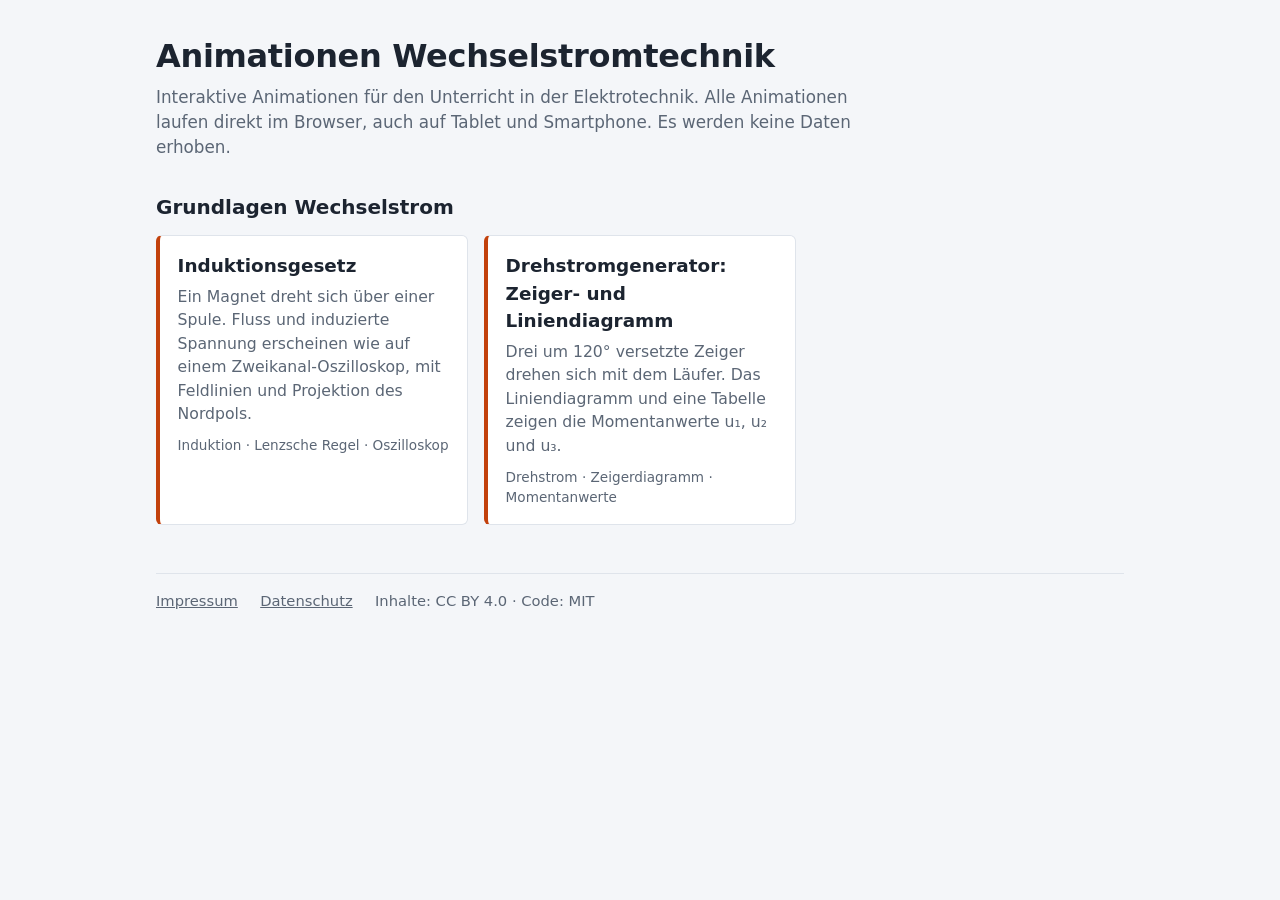
==== index.html @ 54a9be4c "Landingpage, Animationen Induktionsgesetz und Zeigerdiagramm Co-Authored-By: Claude Opus 5.5 <norepl" ====
<!DOCTYPE html>
<html lang="de">
<head>
<meta charset="utf-8">
<meta name="viewport" content="width=device-width, initial-scale=1">
<title>Animationen Wechselstromtechnik</title>
<link rel="stylesheet" href="assets/style.css">
</head>
<body>
<div class="wrap">
  <h1>Animationen Wechselstromtechnik</h1>
  <p class="lead">Interaktive Animationen für den Unterricht in der Elektrotechnik. Alle Animationen laufen direkt im Browser, auch auf Tablet und Smartphone. Es werden keine Daten erhoben.</p>

  <h2>Grundlagen Wechselstrom</h2>
  <div class="grid">
    <a class="card" href="induktionsgesetz/">
      <h3>Induktionsgesetz</h3>
      <p>Ein Magnet dreht sich über einer Spule. Fluss und induzierte Spannung erscheinen wie auf einem Zweikanal-Oszilloskop, mit Feldlinien und Projektion des Nordpols.</p>
      <div class="tags">Induktion · Lenzsche Regel · Oszilloskop</div>
    </a>
    <a class="card" href="zeigerdiagramm/">
      <h3>Drehstromgenerator: Zeiger- und Liniendiagramm</h3>
      <p>Drei um 120° versetzte Zeiger drehen sich mit dem Läufer. Das Liniendiagramm und eine Tabelle zeigen die Momentanwerte u₁, u₂ und u₃.</p>
      <div class="tags">Drehstrom · Zeigerdiagramm · Momentanwerte</div>
    </a>
  </div>

  <footer>
    <a href="impressum.html">Impressum</a>
    <a href="datenschutz.html">Datenschutz</a>
    <span>Inhalte: CC BY 4.0 · Code: MIT</span>
  </footer>
</div>
</body>
</html>
---- assets/style.css ----
:root {
  --bg: #f4f6f9; --surface: #ffffff; --ink: #1c2430; --muted: #5b6675;
  --grid: #dfe4eb; --axis: #98a3b1; --accent: #c2410c; --focus: #1f6fb2;
}
@media (prefers-color-scheme: dark) {
  :root {
    --bg: #12161c; --surface: #1a2029; --ink: #e6ebf1; --muted: #9aa6b4;
    --grid: #29323e; --axis: #56657a; --accent: #f08a4b; --focus: #5aa6e8;
  }
}
*, *::before, *::after { box-sizing: border-box; }
body {
  margin: 0; background: var(--bg); color: var(--ink);
  font-family: system-ui, -apple-system, "Segoe UI", Roboto, "Helvetica Neue", Arial, sans-serif;
  font-size: 1.05rem; line-height: 1.5;
}
.wrap { max-width: 1000px; margin: 0 auto; padding: 2rem 1rem 3rem; }
h1 { font-size: 2rem; margin: 0 0 .3rem; letter-spacing: -.01em; }
h2 { font-size: 1.25rem; margin: 2rem 0 .8rem; }
.lead { color: var(--muted); margin: 0 0 1.5rem; max-width: 70ch; }
a { color: inherit; }
a:focus-visible { outline: 3px solid var(--focus); outline-offset: 2px; }
.grid { display: grid; grid-template-columns: repeat(auto-fill, minmax(280px, 1fr)); gap: 1rem; }
.card {
  display: block; text-decoration: none; background: var(--surface);
  border: 1px solid var(--grid); border-left: 4px solid var(--accent);
  border-radius: 6px; padding: 1rem 1.1rem;
}
.card:hover { border-color: var(--axis); border-left-color: var(--accent); }
.card h3 { margin: 0 0 .3rem; font-size: 1.15rem; }
.card p { margin: 0; color: var(--muted); font-size: .98rem; }
.card .tags { margin-top: .6rem; font-size: .85rem; color: var(--muted); }
.prose { background: var(--surface); border: 1px solid var(--grid); border-radius: 6px; padding: 1.2rem 1.4rem; max-width: 75ch; }
.prose h2 { margin-top: 1.4rem; font-size: 1.1rem; }
.prose h2:first-child { margin-top: 0; }
.fill { background: #fff3c4; color: #1c2430; padding: 0 .2rem; }
footer { margin-top: 3rem; padding-top: 1rem; border-top: 1px solid var(--grid); color: var(--muted); font-size: .92rem; display: flex; flex-wrap: wrap; gap: .4rem 1.4rem; }
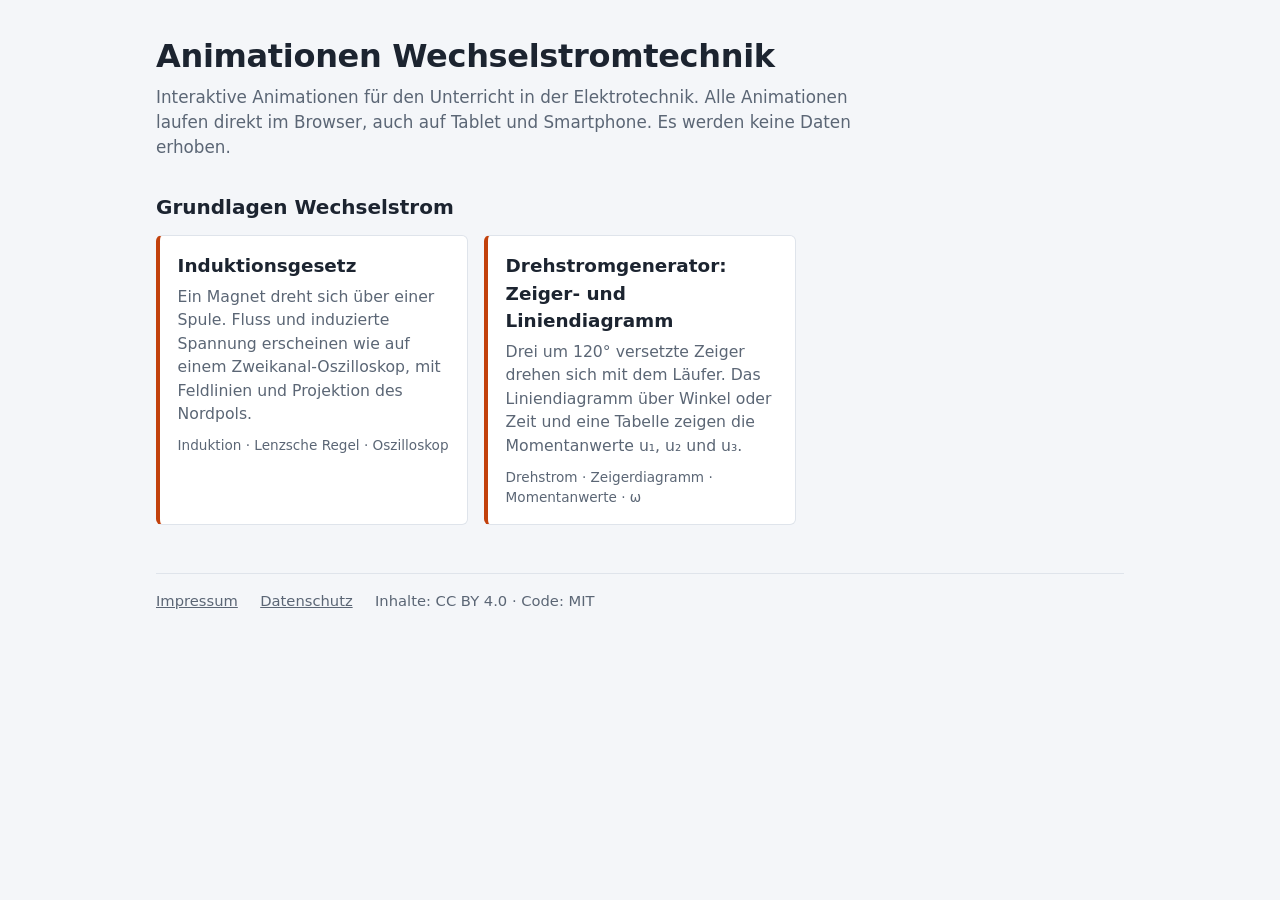
==== commit 2b6c724c: "Zeigerdiagramm: Zeitachse in ms, Frequenz und Winkelgeschwindigkeit Co-Authored-By: Claude Opus 5.5 " ====
--- a/index.html
+++ b/index.html
@@ -20,8 +20,8 @@
     </a>
     <a class="card" href="zeigerdiagramm/">
       <h3>Drehstromgenerator: Zeiger- und Liniendiagramm</h3>
-      <p>Drei um 120° versetzte Zeiger drehen sich mit dem Läufer. Das Liniendiagramm und eine Tabelle zeigen die Momentanwerte u₁, u₂ und u₃.</p>
-      <div class="tags">Drehstrom · Zeigerdiagramm · Momentanwerte</div>
+      <p>Drei um 120° versetzte Zeiger drehen sich mit dem Läufer. Das Liniendiagramm über Winkel oder Zeit und eine Tabelle zeigen die Momentanwerte u₁, u₂ und u₃.</p>
+      <div class="tags">Drehstrom · Zeigerdiagramm · Momentanwerte · ω</div>
     </a>
   </div>
 
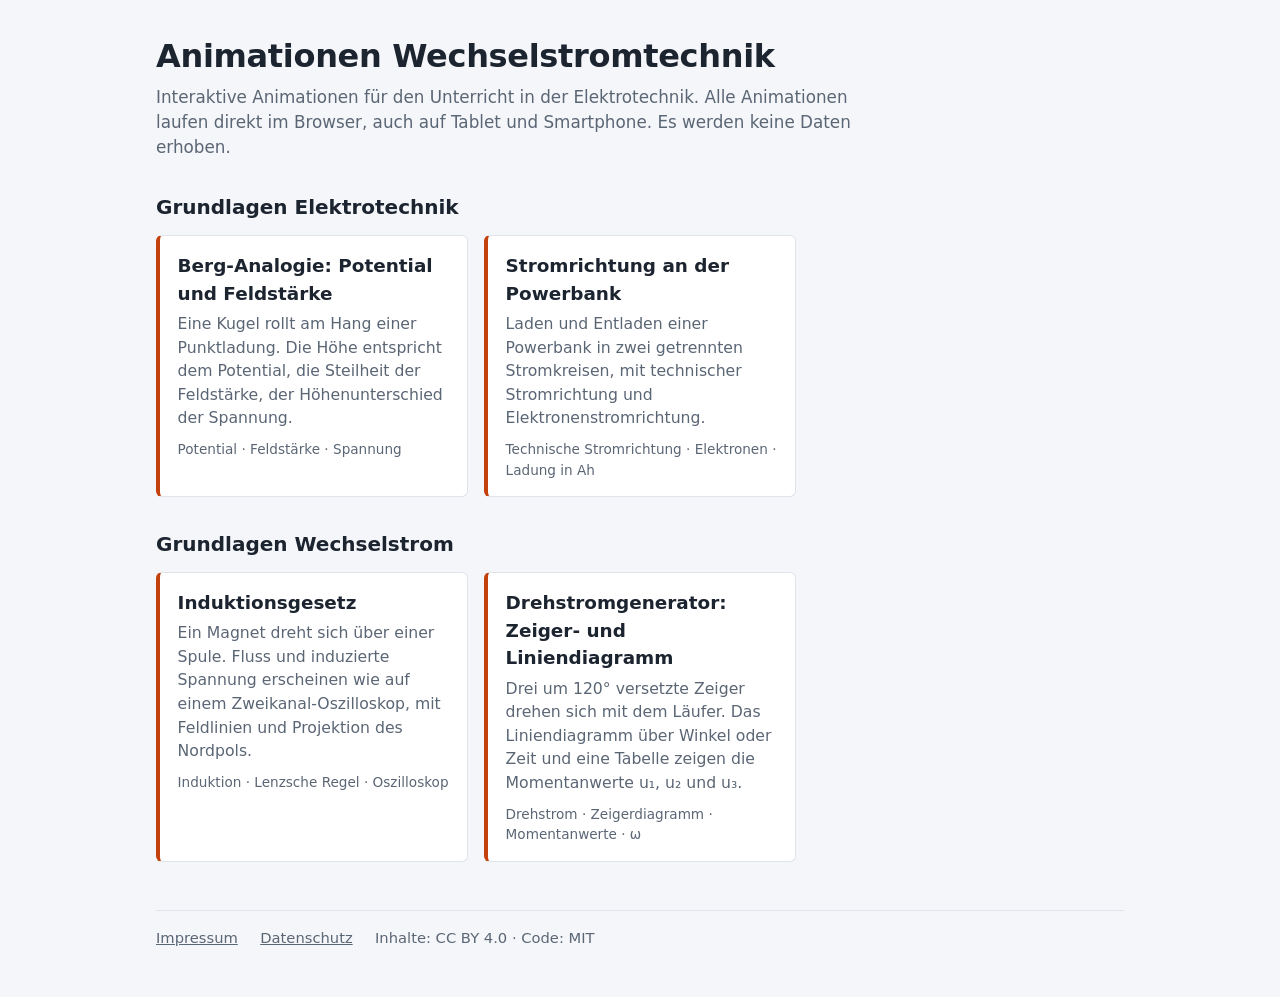
==== commit 096343ba: "Animationen Potential/Feldstärke und Stromrichtung ergänzt Co-Authored-By: Claude Opus 5.5 <noreply@" ====
--- a/index.html
+++ b/index.html
@@ -10,6 +10,20 @@
 <div class="wrap">
   <h1>Animationen Wechselstromtechnik</h1>
   <p class="lead">Interaktive Animationen für den Unterricht in der Elektrotechnik. Alle Animationen laufen direkt im Browser, auch auf Tablet und Smartphone. Es werden keine Daten erhoben.</p>
+
+  <h2>Grundlagen Elektrotechnik</h2>
+  <div class="grid">
+    <a class="card" href="potential-feldstaerke/">
+      <h3>Berg-Analogie: Potential und Feldstärke</h3>
+      <p>Eine Kugel rollt am Hang einer Punktladung. Die Höhe entspricht dem Potential, die Steilheit der Feldstärke, der Höhenunterschied der Spannung.</p>
+      <div class="tags">Potential · Feldstärke · Spannung</div>
+    </a>
+    <a class="card" href="stromrichtung/">
+      <h3>Stromrichtung an der Powerbank</h3>
+      <p>Laden und Entladen einer Powerbank in zwei getrennten Stromkreisen, mit technischer Stromrichtung und Elektronenstromrichtung.</p>
+      <div class="tags">Technische Stromrichtung · Elektronen · Ladung in Ah</div>
+    </a>
+  </div>
 
   <h2>Grundlagen Wechselstrom</h2>
   <div class="grid">
